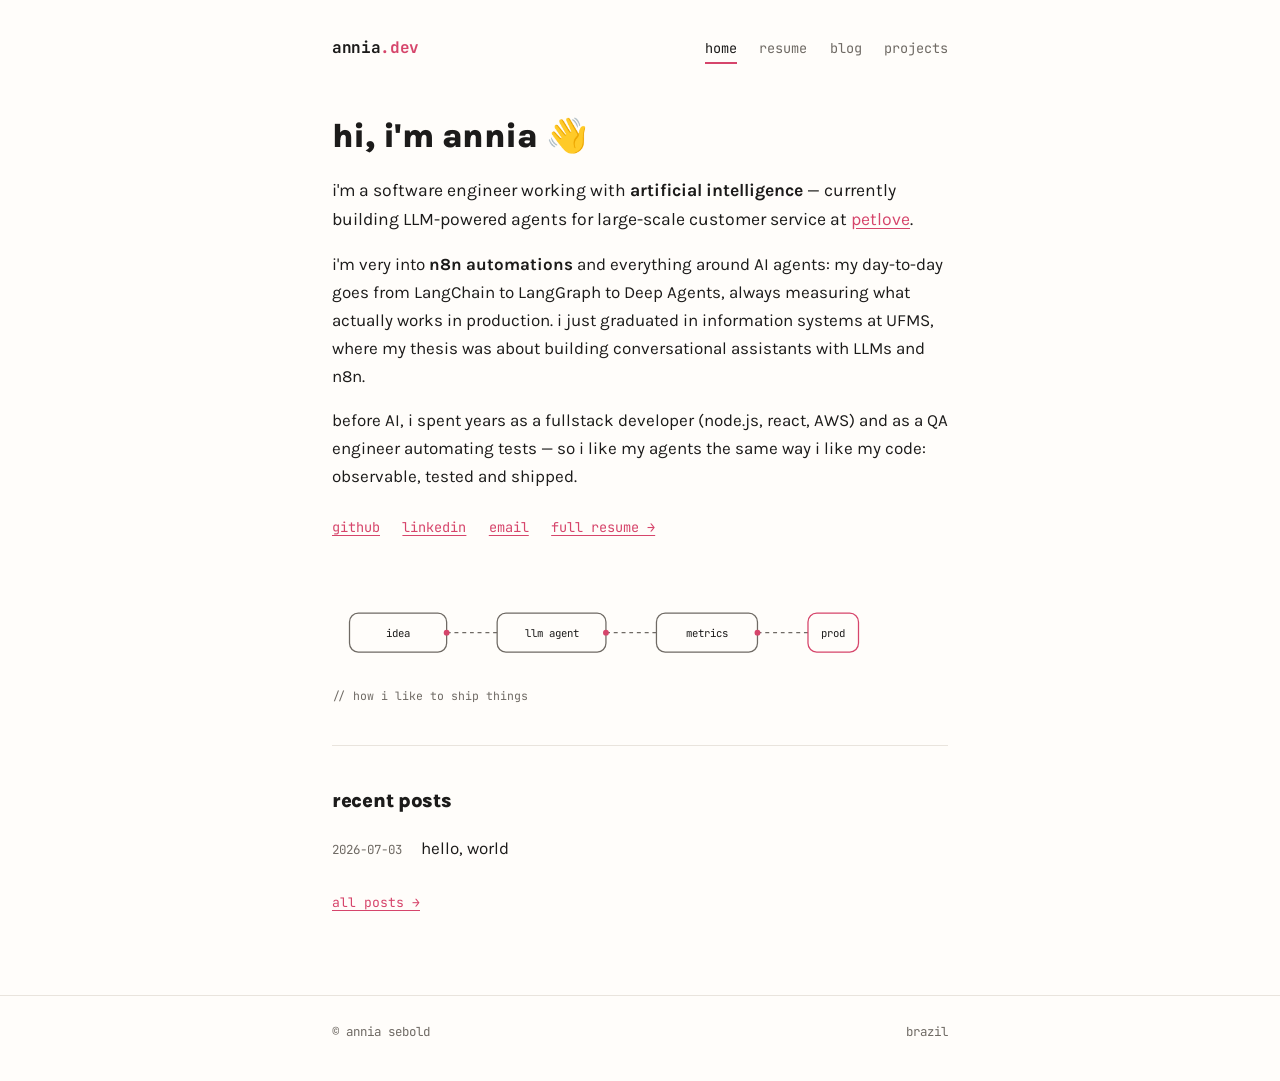
==== index.html @ d80019bb "feat: add initial website structure with blog, resume, and projects pages - created style.css for co" ====
<!DOCTYPE html>
<html lang="en">
<head>
<meta charset="utf-8">
<meta name="viewport" content="width=device-width, initial-scale=1">
<title>annia sebold · home</title>
<meta name="description" content="annia sebold — software engineer working with AI, LLM agents and n8n automations.">
<link rel="preconnect" href="https://fonts.googleapis.com">
<link rel="preconnect" href="https://fonts.gstatic.com" crossorigin>
<link href="https://fonts.googleapis.com/css2?family=Karla:ital,wght@0,400;0,700;0,800;1,400&family=JetBrains+Mono:wght@400;700&display=swap" rel="stylesheet">
<link rel="stylesheet" href="assets/style.css?v=4">
<link rel="icon" href="data:image/svg+xml,<svg xmlns='http://www.w3.org/2000/svg' viewBox='0 0 100 100'><text y='.9em' font-size='90'>🌸</text></svg>">
</head>
<body>

<header class="site">
  <div class="wrap">
    <a class="wordmark" href="index.html">annia<span class="tld">.dev</span></a>
    <nav class="main" aria-label="main">
      <a href="index.html" aria-current="page">home</a>
      <a href="resume.html">resume</a>
      <a href="blog.html">blog</a>
      <a href="projects.html">projects</a>
    </nav>
  </div>
</header>

<main>
  <div class="wrap">

    <section class="hero">
      <h1>hi, i'm annia <span class="hand">👋</span></h1>
      <p class="lead">
        i'm a software engineer working with <strong>artificial intelligence</strong> —
        currently building LLM-powered agents for large-scale customer service at
        <a href="https://www.petlove.com.br" rel="noopener">petlove</a>.
      </p>
      <p>
        i'm very into <strong>n8n automations</strong> and everything around AI agents:
        my day-to-day goes from LangChain to LangGraph to Deep Agents, always measuring
        what actually works in production. i just graduated in information systems at
        UFMS, where my thesis was about building conversational assistants with LLMs and n8n.
      </p>
      <p>
        before AI, i spent years as a fullstack developer (node.js, react, AWS) and as a
        QA engineer automating tests — so i like my agents the same way i like my code:
        observable, tested and shipped.
      </p>

      <ul class="links-inline">
        <li><a href="https://github.com/anniasebold" rel="noopener">github</a></li>
        <li><a href="https://www.linkedin.com/in/anniasebold" rel="noopener">linkedin</a></li>
        <li><a href="mailto:anniasebold3.0@gmail.com">email</a></li>
        <li><a href="resume.html">full resume →</a></li>
      </ul>

      <figure class="flow" aria-hidden="true">
        <svg viewBox="0 0 560 96" xmlns="http://www.w3.org/2000/svg">
          <path class="edge" d="M118 48 C 140 48, 148 48, 170 48" />
          <path class="edge" d="M282 48 C 304 48, 312 48, 334 48" />
          <path class="edge" d="M438 48 C 460 48, 468 48, 490 48" />
          <rect class="node-box" x="18" y="28" width="100" height="40" rx="9"/>
          <text class="node-label" x="68" y="52" text-anchor="middle">idea</text>
          <rect class="node-box" x="170" y="28" width="112" height="40" rx="9"/>
          <text class="node-label" x="226" y="52" text-anchor="middle">llm agent</text>
          <rect class="node-box" x="334" y="28" width="104" height="40" rx="9"/>
          <text class="node-label" x="386" y="52" text-anchor="middle">metrics</text>
          <rect class="node-box accent" x="490" y="28" width="52" height="40" rx="9"/>
          <text class="node-label" x="516" y="52" text-anchor="middle">prod</text>
          <circle class="port" cx="118" cy="48" r="3"/>
          <circle class="port" cx="282" cy="48" r="3"/>
          <circle class="port" cx="438" cy="48" r="3"/>
        </svg>
        <figcaption class="flow-caption">// how i like to ship things</figcaption>
      </figure>
    </section>

    <hr>

    <section>
      <h2>recent posts</h2>
      <ul class="post-list" id="recent-posts"><li class="empty-note">loading…</li></ul>
      <p style="margin-top:1rem"><a class="back-link" href="blog.html">all posts →</a></p>
    </section>

  </div>
</main>

<footer class="site">
  <div class="wrap">
    <span>© annia sebold</span>
    <span>brazil</span>
  </div>
</footer>

<script src="assets/site.js?v=4"></script>
<script>renderList(document.getElementById("recent-posts"), { limit: 3 });</script>
</body>
</html>
---- assets/style.css ----
/* annia.dev — minimal personal site */

:root {
  --bg: #fffdfa;
  --ink: #1c1b1a;
  --muted: #6f6a64;
  --line: #e9e4dd;
  --accent: #d6456b;
  --accent-soft: #fbe9ee;
  --code-bg: #f5f1ec;
  --mono: "JetBrains Mono", ui-monospace, "SF Mono", Menlo, Consolas, monospace;
  --sans: "Karla", -apple-system, BlinkMacSystemFont, "Segoe UI", sans-serif;
}

@media (prefers-color-scheme: dark) {
  :root {
    --bg: #17161a;
    --ink: #eae6e1;
    --muted: #9a948d;
    --line: #2b2930;
    --accent: #f06a8c;
    --accent-soft: #33222a;
    --code-bg: #211f25;
  }
}

* { box-sizing: border-box; }

html { scroll-behavior: smooth; }

body {
  margin: 0;
  background: var(--bg);
  color: var(--ink);
  font-family: var(--sans);
  font-size: 1.0625rem;
  line-height: 1.65;
  -webkit-font-smoothing: antialiased;
}

.wrap {
  max-width: 41rem;
  margin: 0 auto;
  padding: 0 1.25rem;
}

/* ---------- nav ---------- */

header.site {
  padding: 2.2rem 0 0;
}

header.site .wrap {
  display: flex;
  align-items: baseline;
  justify-content: space-between;
  gap: 1rem;
  flex-wrap: wrap;
}

.wordmark {
  font-family: var(--mono);
  font-size: 1rem;
  font-weight: 700;
  color: var(--ink);
  text-decoration: none;
  letter-spacing: -0.02em;
}

.wordmark .tld { color: var(--accent); }

nav.main {
  display: flex;
  gap: 1.4rem;
  font-family: var(--mono);
  font-size: 0.85rem;
}

nav.main a {
  color: var(--muted);
  text-decoration: none;
  padding-bottom: 2px;
}

nav.main a:hover { color: var(--ink); }

nav.main a[aria-current="page"] {
  color: var(--ink);
  border-bottom: 2px solid var(--accent);
}

/* ---------- general ---------- */

main { padding: 3.2rem 0 4rem; }

h1, h2, h3 {
  line-height: 1.25;
  letter-spacing: -0.015em;
  font-weight: 800;
}

h1 { font-size: 1.9rem; margin: 0 0 1rem; }
h2 { font-size: 1.25rem; margin: 2.6rem 0 0.8rem; }
h3 { font-size: 1.05rem; margin: 1.8rem 0 0.5rem; }

p { margin: 0 0 1rem; }

a { color: var(--accent); text-underline-offset: 3px; }
a:hover { text-decoration-thickness: 2px; }

:focus-visible {
  outline: 2px solid var(--accent);
  outline-offset: 3px;
  border-radius: 2px;
}

hr {
  border: 0;
  border-top: 1px solid var(--line);
  margin: 2.5rem 0;
}

code {
  font-family: var(--mono);
  font-size: 0.85em;
  background: var(--code-bg);
  padding: 0.12em 0.35em;
  border-radius: 4px;
}

pre {
  background: var(--code-bg);
  padding: 1rem 1.1rem;
  border-radius: 8px;
  overflow-x: auto;
  margin: 0 0 1.2rem;
}

pre code { background: none; padding: 0; font-size: 0.82rem; line-height: 1.6; }

blockquote {
  margin: 0 0 1.2rem;
  padding: 0.1rem 0 0.1rem 1rem;
  border-left: 3px solid var(--accent);
  color: var(--muted);
}

img { max-width: 100%; border-radius: 8px; }

footer.site {
  border-top: 1px solid var(--line);
  padding: 1.6rem 0 2.4rem;
  font-family: var(--mono);
  font-size: 0.78rem;
  color: var(--muted);
}

footer.site a { color: var(--muted); }
footer.site a:hover { color: var(--ink); }
footer.site .wrap { display: flex; justify-content: space-between; flex-wrap: wrap; gap: 0.5rem; }

/* ---------- home ---------- */

.hero h1 { font-size: 2.1rem; margin-bottom: 1.2rem; }

.hero .hand { display: inline-block; }

@media (prefers-reduced-motion: no-preference) {
  .hero .hand { animation: wave 1.6s ease 0.4s 1; transform-origin: 70% 70%; }
  @keyframes wave {
    0%, 100% { transform: rotate(0); }
    20%, 60% { transform: rotate(16deg); }
    40%, 80% { transform: rotate(-8deg); }
  }
}

.hero p.lead { font-size: 1.1rem; }

.links-inline {
  font-family: var(--mono);
  font-size: 0.85rem;
  display: flex;
  gap: 1.4rem;
  flex-wrap: wrap;
  margin: 1.6rem 0 0;
  padding: 0;
  list-style: none;
}

/* workflow signature */

.flow {
  margin: 3rem 0 0;
  overflow-x: auto;
}

.flow svg { display: block; width: 100%; max-width: 34rem; height: auto; }

.flow .node-box {
  fill: var(--bg);
  stroke: var(--muted);
  stroke-width: 1.3;
}

.flow .node-box.accent { stroke: var(--accent); }

.flow .node-label {
  font-family: var(--mono);
  font-size: 11px;
  fill: var(--ink);
}

.flow .edge {
  stroke: var(--muted);
  stroke-width: 1.3;
  fill: none;
}

.flow .port { fill: var(--accent); }

@media (prefers-reduced-motion: no-preference) {
  .flow .edge {
    stroke-dasharray: 4 4;
    animation: flowdash 1.4s linear infinite;
  }
  @keyframes flowdash { to { stroke-dashoffset: -8; } }
}

.flow-caption {
  font-family: var(--mono);
  font-size: 0.72rem;
  color: var(--muted);
  margin-top: 0.4rem;
}

/* post list (home + blog) */

ul.post-list { list-style: none; margin: 0; padding: 0; }

ul.post-list li {
  display: flex;
  gap: 1.2rem;
  align-items: baseline;
  padding: 0.55rem 0;
  border-bottom: 1px dashed var(--line);
}

ul.post-list li:last-child { border-bottom: 0; }

ul.post-list time {
  font-family: var(--mono);
  font-size: 0.78rem;
  color: var(--muted);
  flex-shrink: 0;
}

ul.post-list a { color: var(--ink); text-decoration: none; }
ul.post-list a:hover { color: var(--accent); text-decoration: underline; }

ul.post-list .summary {
  color: var(--muted);
  font-size: 0.9rem;
  margin: 0.15rem 0 0;
}

.empty-note { color: var(--muted); font-style: italic; }

/* ---------- resume ---------- */

.resume-contact {
  font-family: var(--mono);
  font-size: 0.82rem;
  color: var(--muted);
  margin-bottom: 0.5rem;
}

.resume-section {
  font-family: var(--mono);
  font-size: 0.8rem;
  font-weight: 700;
  text-transform: lowercase;
  letter-spacing: 0.08em;
  color: var(--accent);
  border-bottom: 1px solid var(--line);
  padding-bottom: 0.4rem;
  margin: 3rem 0 1.4rem;
}

.job { margin-bottom: 2.2rem; }

.job .meta {
  font-family: var(--mono);
  font-size: 0.78rem;
  color: var(--muted);
  margin-bottom: 0.15rem;
}

.job h3 { margin: 0 0 0.5rem; font-size: 1.02rem; }
.job h3 .org { font-weight: 400; color: var(--muted); font-style: italic; }

.job p { font-size: 0.98rem; margin-bottom: 0.7rem; }

ul.tight { margin: 0 0 1rem; padding-left: 1.2rem; }
ul.tight li { margin-bottom: 0.3rem; }

.chips { display: flex; flex-wrap: wrap; gap: 0.45rem; padding: 0; margin: 0; list-style: none; }

.chips li {
  font-family: var(--mono);
  font-size: 0.75rem;
  border: 1px solid var(--line);
  color: var(--muted);
  padding: 0.2rem 0.6rem;
  border-radius: 999px;
}

.chips li:hover { border-color: var(--accent); color: var(--ink); }

/* ---------- post page ---------- */

.post-header time {
  font-family: var(--mono);
  font-size: 0.8rem;
  color: var(--muted);
}

.post-body h2 { font-size: 1.3rem; }
.post-body ul, .post-body ol { margin: 0 0 1.2rem; padding-left: 1.4rem; }

.back-link { font-family: var(--mono); font-size: 0.82rem; }

@media (max-width: 480px) {
  .hero h1 { font-size: 1.7rem; }
  ul.post-list li { flex-direction: column; gap: 0.1rem; }
}
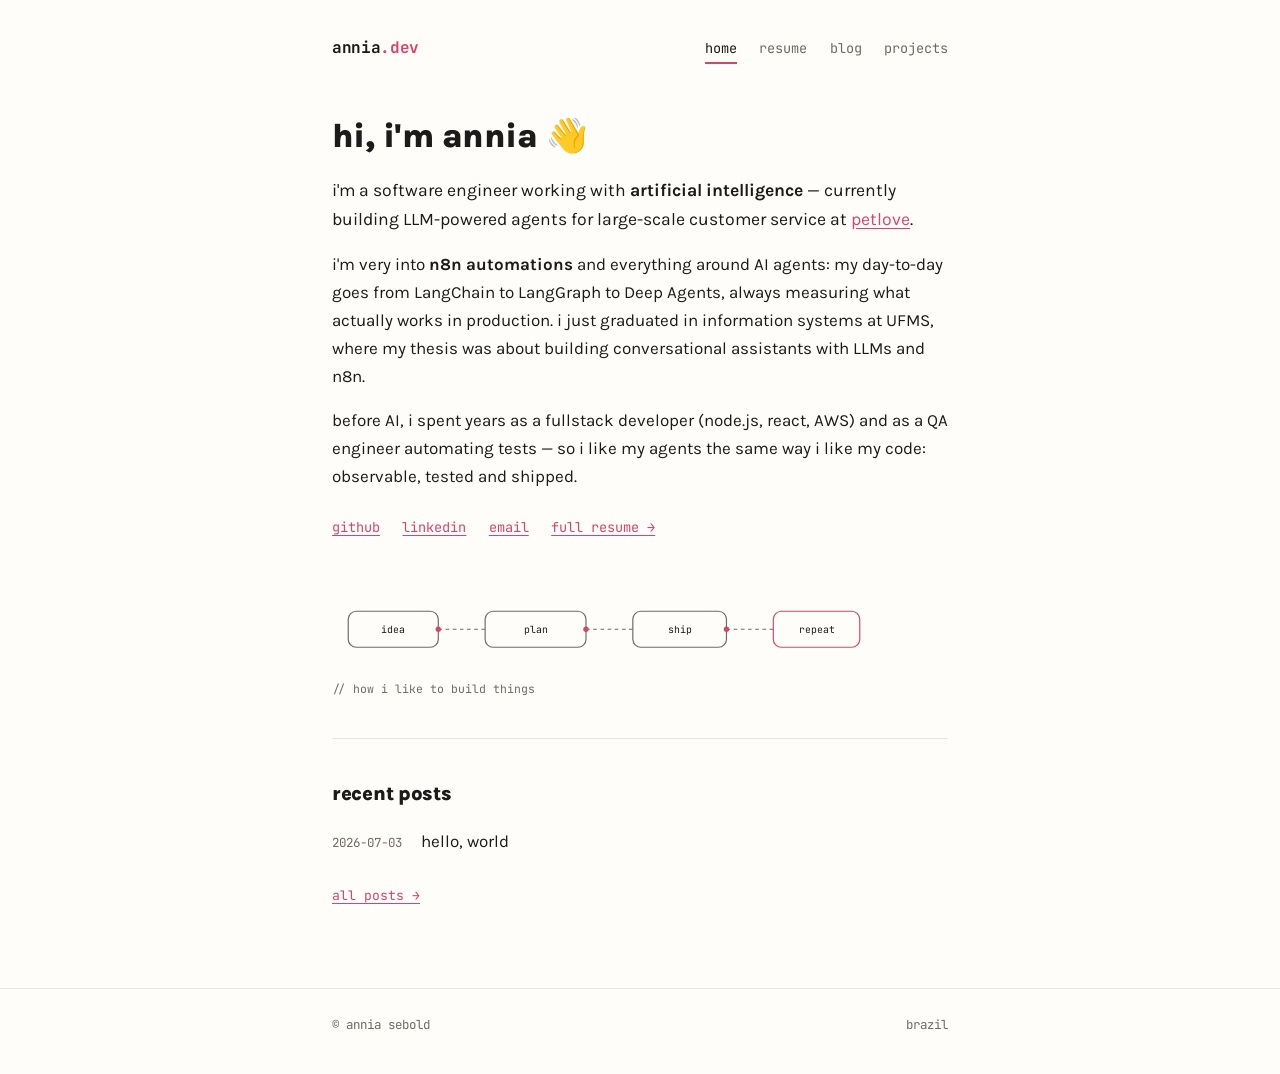
==== commit fe4841a7: "fix: adjust SVG dimensions and improve layout for flow diagram in index.html; enhance project descri" ====
--- a/index.html
+++ b/index.html
@@ -55,23 +55,23 @@
       </ul>
 
       <figure class="flow" aria-hidden="true">
-        <svg viewBox="0 0 560 96" xmlns="http://www.w3.org/2000/svg">
+        <svg viewBox="0 0 604 96" xmlns="http://www.w3.org/2000/svg">
           <path class="edge" d="M118 48 C 140 48, 148 48, 170 48" />
           <path class="edge" d="M282 48 C 304 48, 312 48, 334 48" />
           <path class="edge" d="M438 48 C 460 48, 468 48, 490 48" />
           <rect class="node-box" x="18" y="28" width="100" height="40" rx="9"/>
           <text class="node-label" x="68" y="52" text-anchor="middle">idea</text>
           <rect class="node-box" x="170" y="28" width="112" height="40" rx="9"/>
-          <text class="node-label" x="226" y="52" text-anchor="middle">llm agent</text>
+          <text class="node-label" x="226" y="52" text-anchor="middle">plan</text>
           <rect class="node-box" x="334" y="28" width="104" height="40" rx="9"/>
-          <text class="node-label" x="386" y="52" text-anchor="middle">metrics</text>
-          <rect class="node-box accent" x="490" y="28" width="52" height="40" rx="9"/>
-          <text class="node-label" x="516" y="52" text-anchor="middle">prod</text>
+          <text class="node-label" x="386" y="52" text-anchor="middle">ship</text>
+          <rect class="node-box accent" x="490" y="28" width="96" height="40" rx="9"/>
+          <text class="node-label" x="538" y="52" text-anchor="middle">repeat</text>
           <circle class="port" cx="118" cy="48" r="3"/>
           <circle class="port" cx="282" cy="48" r="3"/>
           <circle class="port" cx="438" cy="48" r="3"/>
         </svg>
-        <figcaption class="flow-caption">// how i like to ship things</figcaption>
+        <figcaption class="flow-caption">// how i like to build things</figcaption>
       </figure>
     </section>
 
